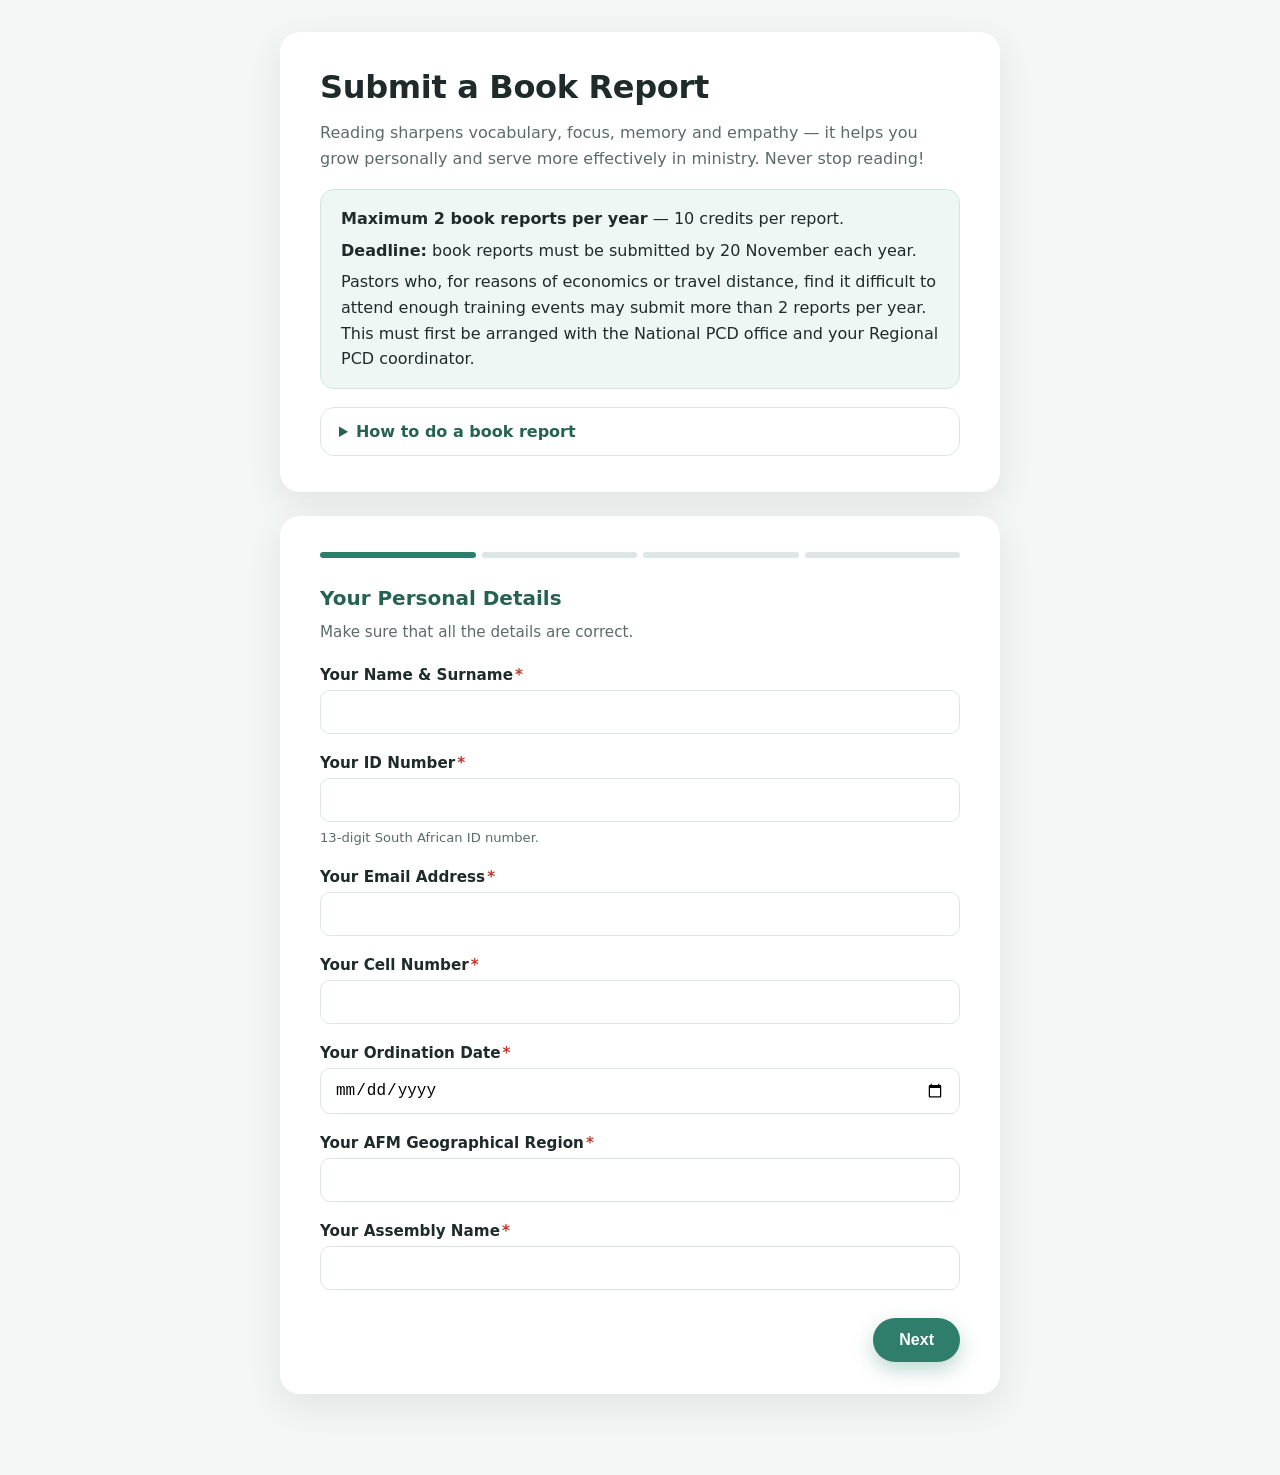
==== book-report.html @ 606132aa "Add standalone Book Report web app Replicates the AFM PCD book-report page and its Microsoft Forms f" ====
<!DOCTYPE html>
<html lang="en">
<head>
<meta charset="UTF-8" />
<meta name="viewport" content="width=device-width, initial-scale=1.0" />
<title>Submit a Book Report | AFM PCD</title>
<style>
  :root {
    --bg: #f2f6f5;
    --card: #ffffff;
    --text: #1f2b2a;
    --muted: #5c6b6a;
    --accent: #2f7d6b;
    --accent-dark: #256254;
    --line: #dde6e4;
    --danger: #c0392b;
    --star: #d8dedd;
    --star-on: #e0a527;
  }
  * { box-sizing: border-box; margin: 0; padding: 0; }
  body {
    min-height: 100vh;
    font-family: "Segoe UI", system-ui, -apple-system, Roboto, Helvetica, Arial, sans-serif;
    background: var(--bg);
    color: var(--text);
    padding: 32px 16px 80px;
  }
  .wrap { max-width: 720px; margin: 0 auto; }
  .intro {
    background: var(--card);
    border-radius: 20px;
    padding: 36px 40px;
    box-shadow: 0 12px 34px rgba(31,43,42,0.08);
    margin-bottom: 24px;
  }
  h1 { font-size: 2rem; margin-bottom: 14px; letter-spacing: -0.01em; }
  h2 { font-size: 1.25rem; margin-bottom: 10px; }
  p { line-height: 1.6; color: var(--muted); margin-bottom: 12px; }
  .intro p:last-child { margin-bottom: 0; }
  .rules {
    background: #eef7f4;
    border: 1px solid #cfe6de;
    border-radius: 14px;
    padding: 16px 20px;
    margin: 18px 0;
  }
  .rules p { color: var(--text); margin-bottom: 6px; }
  .rules p:last-child { margin-bottom: 0; }
  details {
    border: 1px solid var(--line);
    border-radius: 14px;
    padding: 14px 18px;
    margin-top: 16px;
  }
  details summary {
    cursor: pointer;
    font-weight: 600;
    color: var(--accent-dark);
  }
  details ul, details ol { margin: 10px 0 6px 22px; color: var(--muted); line-height: 1.6; }
  details p { margin-top: 8px; }

  .card {
    background: var(--card);
    border-radius: 20px;
    padding: 36px 40px 32px;
    box-shadow: 0 12px 34px rgba(31,43,42,0.08);
  }

  .progress {
    display: flex;
    gap: 6px;
    margin-bottom: 28px;
  }
  .progress .step {
    flex: 1;
    height: 6px;
    border-radius: 999px;
    background: var(--line);
    transition: background 0.25s ease;
  }
  .progress .step.done { background: var(--accent); }

  .page { display: none; }
  .page.active { display: block; }

  .page h2 { color: var(--accent-dark); }
  .page .sub { margin-bottom: 22px; font-size: 0.95rem; }

  .field { margin-bottom: 20px; }
  label { display: block; font-weight: 600; font-size: 0.95rem; margin-bottom: 6px; }
  label .req { color: var(--danger); margin-left: 2px; }
  input[type="text"], input[type="email"], input[type="tel"], input[type="date"],
  input[type="number"], input[type="file"] {
    width: 100%;
    font-size: 1rem;
    padding: 12px 14px;
    border: 1px solid var(--line);
    border-radius: 10px;
    outline: none;
    background: #fff;
    transition: border-color 0.2s ease;
  }
  input:focus { border-color: var(--accent); }
  .hint-text { font-size: 0.82rem; color: var(--muted); margin-top: 5px; }
  .error-text { font-size: 0.82rem; color: var(--danger); margin-top: 5px; display: none; }
  .field.invalid input { border-color: var(--danger); }
  .field.invalid .error-text { display: block; }

  .stars { display: flex; gap: 6px; }
  .stars button {
    background: none;
    border: none;
    font-size: 2rem;
    line-height: 1;
    cursor: pointer;
    color: var(--star);
    padding: 0;
    transition: color 0.15s ease, transform 0.1s ease;
  }
  .stars button:hover { transform: scale(1.1); }
  .stars button.on { color: var(--star-on); }

  .checks { display: grid; grid-template-columns: 1fr 1fr; gap: 10px 16px; }
  @media (max-width: 520px) { .checks { grid-template-columns: 1fr; } }
  .check-item {
    display: flex;
    align-items: center;
    gap: 8px;
    font-size: 0.95rem;
    font-weight: 400;
    color: var(--text);
  }
  .check-item input { width: 17px; height: 17px; }

  .nav-row {
    display: flex;
    justify-content: space-between;
    margin-top: 28px;
    gap: 12px;
  }
  button.btn {
    font-size: 1rem;
    font-weight: 600;
    border: none;
    padding: 13px 26px;
    border-radius: 999px;
    cursor: pointer;
    transition: transform 0.15s ease, background 0.2s ease, box-shadow 0.2s ease;
  }
  button.primary {
    color: #fff;
    background: var(--accent);
    box-shadow: 0 8px 20px rgba(47,125,107,0.3);
    margin-left: auto;
  }
  button.primary:hover { background: var(--accent-dark); transform: translateY(-1px); }
  button.secondary {
    color: var(--accent-dark);
    background: #eef7f4;
  }
  button.secondary:hover { background: #dfeee9; }
  button.secondary:disabled { opacity: 0; pointer-events: none; }

  .summary {
    background: #f8faf9;
    border: 1px solid var(--line);
    border-radius: 14px;
    padding: 18px 20px;
    margin-bottom: 20px;
    font-size: 0.92rem;
  }
  .summary dt { font-weight: 600; color: var(--muted); margin-top: 8px; }
  .summary dt:first-child { margin-top: 0; }
  .summary dd { color: var(--text); }

  .notice {
    background: #fff7e6;
    border: 1px solid #f0dca6;
    border-radius: 12px;
    padding: 14px 18px;
    font-size: 0.9rem;
    color: #6b4e11;
    margin-bottom: 20px;
  }

  .done-panel { text-align: center; }
  .done-panel .big-check {
    font-size: 3rem;
    margin-bottom: 10px;
  }
  .fallback-box {
    text-align: left;
    background: #f8faf9;
    border: 1px solid var(--line);
    border-radius: 12px;
    padding: 16px 18px;
    margin-top: 18px;
  }
  .fallback-box textarea {
    width: 100%;
    height: 160px;
    margin-top: 10px;
    font-family: ui-monospace, monospace;
    font-size: 0.82rem;
    border: 1px solid var(--line);
    border-radius: 8px;
    padding: 10px;
  }
</style>
</head>
<body>
<div class="wrap">

  <div class="intro">
    <h1>Submit a Book Report</h1>
    <p>Reading sharpens vocabulary, focus, memory and empathy — it helps you grow personally and serve more effectively in ministry. Never stop reading!</p>
    <div class="rules">
      <p><strong>Maximum 2 book reports per year</strong> — 10 credits per report.</p>
      <p><strong>Deadline:</strong> book reports must be submitted by 20 November each year.</p>
      <p>Pastors who, for reasons of economics or travel distance, find it difficult to attend enough training events may submit more than 2 reports per year. This must first be arranged with the National PCD office and your Regional PCD coordinator.</p>
    </div>
    <details>
      <summary>How to do a book report</summary>
      <p>The written report should be two (2) A4 pages long, and should <strong>not</strong> be a summary of the book.</p>
      <p><strong>Page 1 — cover page</strong>, including:</p>
      <ul>
        <li>Your name, cell number and email address</li>
        <li>The name of your region &amp; assembly</li>
        <li>Your Regional PCD coordinator's name, cell number and email address</li>
        <li>Date of the report, book title, year of publication and author</li>
      </ul>
      <p><strong>Page 2 — your reflection</strong>, discussing:</p>
      <ul>
        <li>The book's impact on your life and ministry</li>
        <li>Your critical reflection on the book</li>
        <li>What challenged you personally</li>
        <li>What you plan to do about it</li>
      </ul>
      <p>Please use the Book Review Template available on the PCD website. Submit reports as soon as they're done — don't wait until year-end.</p>
    </details>
  </div>

  <form class="card" id="reportForm" novalidate>

    <div class="progress">
      <div class="step done" data-step="1"></div>
      <div class="step" data-step="2"></div>
      <div class="step" data-step="3"></div>
      <div class="step" data-step="4"></div>
    </div>

    <!-- PAGE 1: Personal details -->
    <section class="page active" data-page="1">
      <h2>Your Personal Details</h2>
      <p class="sub">Make sure that all the details are correct.</p>

      <div class="field" data-field="name">
        <label>Your Name &amp; Surname<span class="req">*</span></label>
        <input type="text" name="name" required />
        <p class="error-text">Please enter your name and surname.</p>
      </div>

      <div class="field" data-field="idNumber">
        <label>Your ID Number<span class="req">*</span></label>
        <input type="text" name="idNumber" inputmode="numeric" required />
        <p class="hint-text">13-digit South African ID number.</p>
        <p class="error-text">Please enter a valid 13-digit ID number.</p>
      </div>

      <div class="field" data-field="email">
        <label>Your Email Address<span class="req">*</span></label>
        <input type="email" name="email" required />
        <p class="error-text">Please enter a valid email address.</p>
      </div>

      <div class="field" data-field="cell">
        <label>Your Cell Number<span class="req">*</span></label>
        <input type="tel" name="cell" required />
        <p class="error-text">Please enter a valid cell number.</p>
      </div>

      <div class="field" data-field="ordinationDate">
        <label>Your Ordination Date<span class="req">*</span></label>
        <input type="date" name="ordinationDate" required />
        <p class="error-text">Please select your ordination date.</p>
      </div>

      <div class="field" data-field="region">
        <label>Your AFM Geographical Region<span class="req">*</span></label>
        <input type="text" name="region" required />
        <p class="error-text">Please enter your region.</p>
      </div>

      <div class="field" data-field="assembly">
        <label>Your Assembly Name<span class="req">*</span></label>
        <input type="text" name="assembly" required />
        <p class="error-text">Please enter your assembly name.</p>
      </div>
    </section>

    <!-- PAGE 2: Coordinator details -->
    <section class="page" data-page="2">
      <h2>Details of the AFM Regional PCD Coordinator</h2>
      <p class="sub">Please make sure that these details are correct.</p>

      <div class="field" data-field="coordName">
        <label>The Name of your Regional PCD Coordinator<span class="req">*</span></label>
        <input type="text" name="coordName" required />
        <p class="error-text">Please enter your coordinator's name.</p>
      </div>

      <div class="field" data-field="coordEmail">
        <label>The Email Address of the Coordinator<span class="req">*</span></label>
        <input type="email" name="coordEmail" required />
        <p class="error-text">Please enter a valid email address.</p>
      </div>

      <div class="field" data-field="coordCell">
        <label>The Cell Number of your Coordinator<span class="req">*</span></label>
        <input type="tel" name="coordCell" required />
        <p class="error-text">Please enter a valid cell number.</p>
      </div>
    </section>

    <!-- PAGE 3: Book info -->
    <section class="page" data-page="3">
      <h2>Information about the Book</h2>
      <p class="sub">Make sure that this information is correct.</p>

      <div class="field" data-field="submitDate">
        <label>Date of the Book Submission<span class="req">*</span></label>
        <input type="date" name="submitDate" required />
        <p class="error-text">Please select a date.</p>
      </div>

      <div class="field" data-field="title">
        <label>The Title of the Book<span class="req">*</span></label>
        <input type="text" name="title" required />
        <p class="error-text">Please enter the book title.</p>
      </div>

      <div class="field" data-field="rating">
        <label>How do you rate the book?<span class="req">*</span></label>
        <div class="stars" id="stars">
          <button type="button" data-val="1">★</button>
          <button type="button" data-val="2">★</button>
          <button type="button" data-val="3">★</button>
          <button type="button" data-val="4">★</button>
          <button type="button" data-val="5">★</button>
        </div>
        <input type="hidden" name="rating" />
        <p class="error-text">Please select a rating.</p>
      </div>

      <div class="field" data-field="year">
        <label>Year of Publication<span class="req">*</span></label>
        <input type="number" name="year" min="1500" max="2100" required />
        <p class="error-text">Please enter a valid year.</p>
      </div>

      <div class="field" data-field="author">
        <label>Name of the Author<span class="req">*</span></label>
        <input type="text" name="author" required />
        <p class="error-text">Please enter the author's name.</p>
      </div>

      <div class="field" data-field="competency">
        <label>Competency Area<span class="req">*</span> <span style="font-weight:400; color:var(--muted);">(select all that apply)</span></label>
        <div class="checks">
          <label class="check-item"><input type="checkbox" name="competency" value="Technology" /> Technology</label>
          <label class="check-item"><input type="checkbox" name="competency" value="Spiritual Leadership" /> Spiritual Leadership</label>
          <label class="check-item"><input type="checkbox" name="competency" value="Management & Administration" /> Management &amp; Administration</label>
          <label class="check-item"><input type="checkbox" name="competency" value="Practical & Liturgical Skills" /> Practical &amp; Liturgical Skills</label>
          <label class="check-item"><input type="checkbox" name="competency" value="Personal Development" /> Personal Development</label>
          <label class="check-item"><input type="checkbox" name="competency" value="Evangelism & Missions" /> Evangelism &amp; Missions</label>
          <label class="check-item"><input type="checkbox" name="competency" value="Theological Foundation" /> Theological Foundation</label>
          <label class="check-item"><input type="checkbox" name="competency" value="Interpersonal & relational Skills" /> Interpersonal &amp; relational Skills</label>
          <label class="check-item"><input type="checkbox" name="competency" value="Community & Social Skills" /> Community &amp; Social Skills</label>
          <label class="check-item"><input type="checkbox" name="competency" value="Pastoral Care" /> Pastoral Care</label>
        </div>
        <p class="error-text">Please select at least one competency area.</p>
      </div>
    </section>

    <!-- PAGE 4: Attachment + review -->
    <section class="page" data-page="4">
      <h2>Your Written Report &amp; Review</h2>
      <p class="sub">Attach your 2-page book report document, then review your answers before sending.</p>

      <div class="field" data-field="file">
        <label>Book Report Document (Word or PDF)<span class="req">*</span></label>
        <input type="file" name="file" accept=".doc,.docx,.pdf" required />
        <p class="hint-text">Your two-page cover page + reflection, following the template.</p>
        <p class="error-text">Please choose your book report file.</p>
      </div>

      <div class="notice">
        Email attachments can't be added automatically by a web page for security reasons.
        When you press <strong>Submit</strong>, your email app will open with everything else
        filled in — just attach the file you chose above before hitting send.
      </div>

      <dl class="summary" id="summaryBox"></dl>
    </section>

    <div class="nav-row">
      <button type="button" class="btn secondary" id="backBtn" disabled>Back</button>
      <button type="button" class="btn primary" id="nextBtn">Next</button>
      <button type="submit" class="btn primary" id="submitBtn" style="display:none;">Submit</button>
    </div>
  </form>

  <div class="card done-panel" id="donePanel" style="display:none; margin-top:24px;">
    <div class="big-check">✅</div>
    <h2>Your email app should now be open</h2>
    <p>A new email addressed to <strong>irma@afmpcd.co.za</strong> has been pre-filled with your report details. Please attach your book report document, double check everything, and hit send.</p>
    <div class="fallback-box">
      <strong>Email app didn't open, or the message looks cut off?</strong>
      <p style="margin-top:6px;">Copy the text below and paste it into a new email to <strong>irma@afmpcd.co.za</strong> yourself.</p>
      <textarea id="fallbackText" readonly></textarea>
    </div>
  </div>

</div>

<script>
  const TO_EMAIL = "irma@afmpcd.co.za";
  const form = document.getElementById("reportForm");
  const pages = Array.from(document.querySelectorAll(".page"));
  const steps = Array.from(document.querySelectorAll(".progress .step"));
  const backBtn = document.getElementById("backBtn");
  const nextBtn = document.getElementById("nextBtn");
  const submitBtn = document.getElementById("submitBtn");
  let current = 1;

  const fieldValidators = {
    name: () => form.name.value.trim().length > 0,
    idNumber: () => /^\d{13}$/.test(form.idNumber.value.trim()),
    email: () => /^[^\s@]+@[^\s@]+\.[^\s@]+$/.test(form.email.value.trim()),
    cell: () => /^\d{9,10}$/.test(form.cell.value.replace(/[\s-]/g, "")),
    ordinationDate: () => form.ordinationDate.value.trim().length > 0,
    region: () => form.region.value.trim().length > 0,
    assembly: () => form.assembly.value.trim().length > 0,
    coordName: () => form.coordName.value.trim().length > 0,
    coordEmail: () => /^[^\s@]+@[^\s@]+\.[^\s@]+$/.test(form.coordEmail.value.trim()),
    coordCell: () => /^\d{9,10}$/.test(form.coordCell.value.replace(/[\s-]/g, "")),
    submitDate: () => form.submitDate.value.trim().length > 0,
    title: () => form.title.value.trim().length > 0,
    rating: () => form.rating.value.trim().length > 0,
    year: () => /^\d{4}$/.test(form.year.value.trim()),
    author: () => form.author.value.trim().length > 0,
    competency: () => Array.from(form.querySelectorAll('input[name="competency"]:checked')).length > 0,
    file: () => form.file.files.length > 0,
  };

  function validatePage(pageNum) {
    const page = pages[pageNum - 1];
    let allValid = true;
    page.querySelectorAll(".field[data-field]").forEach(fieldEl => {
      const key = fieldEl.dataset.field;
      const valid = fieldValidators[key] ? fieldValidators[key]() : true;
      fieldEl.classList.toggle("invalid", !valid);
      if (!valid) allValid = false;
    });
    return allValid;
  }

  function showPage(n) {
    pages.forEach(p => p.classList.toggle("active", Number(p.dataset.page) === n));
    steps.forEach(s => s.classList.toggle("done", Number(s.dataset.step) <= n));
    backBtn.disabled = n === 1;
    nextBtn.style.display = n === pages.length ? "none" : "inline-block";
    submitBtn.style.display = n === pages.length ? "inline-block" : "none";
    if (n === pages.length) buildSummary();
    current = n;
  }

  nextBtn.addEventListener("click", () => {
    if (!validatePage(current)) return;
    if (current < pages.length) showPage(current + 1);
  });

  backBtn.addEventListener("click", () => {
    if (current > 1) showPage(current - 1);
  });

  // Star rating
  const starButtons = Array.from(document.querySelectorAll("#stars button"));
  starButtons.forEach(btn => {
    btn.addEventListener("click", () => {
      const val = Number(btn.dataset.val);
      form.rating.value = val;
      starButtons.forEach(b => b.classList.toggle("on", Number(b.dataset.val) <= val));
      btn.closest(".field").classList.remove("invalid");
    });
  });

  function buildSummary() {
    const competencies = Array.from(form.querySelectorAll('input[name="competency"]:checked')).map(c => c.value).join(", ") || "—";
    const fileName = form.file.files.length ? form.file.files[0].name : "—";
    const rows = [
      ["Name & Surname", form.name.value],
      ["ID Number", form.idNumber.value],
      ["Email", form.email.value],
      ["Cell Number", form.cell.value],
      ["Ordination Date", form.ordinationDate.value],
      ["Region", form.region.value],
      ["Assembly", form.assembly.value],
      ["Coordinator Name", form.coordName.value],
      ["Coordinator Email", form.coordEmail.value],
      ["Coordinator Cell", form.coordCell.value],
      ["Date of Submission", form.submitDate.value],
      ["Book Title", form.title.value],
      ["Rating", (form.rating.value || "—") + " / 5"],
      ["Year of Publication", form.year.value],
      ["Author", form.author.value],
      ["Competency Area(s)", competencies],
      ["Attached File", fileName],
    ];
    const box = document.getElementById("summaryBox");
    box.innerHTML = rows.map(([k, v]) => `<dt>${k}</dt><dd>${v || "—"}</dd>`).join("");
  }

  function buildEmailBody() {
    const competencies = Array.from(form.querySelectorAll('input[name="competency"]:checked')).map(c => c.value).join(", ") || "—";
    const fileName = form.file.files.length ? form.file.files[0].name : "(no file selected)";
    return [
      "PERSONAL DETAILS",
      `Name & Surname: ${form.name.value}`,
      `ID Number: ${form.idNumber.value}`,
      `Email Address: ${form.email.value}`,
      `Cell Number: ${form.cell.value}`,
      `Ordination Date: ${form.ordinationDate.value}`,
      `AFM Geographical Region: ${form.region.value}`,
      `Assembly Name: ${form.assembly.value}`,
      "",
      "REGIONAL PCD COORDINATOR",
      `Name: ${form.coordName.value}`,
      `Email: ${form.coordEmail.value}`,
      `Cell Number: ${form.coordCell.value}`,
      "",
      "BOOK INFORMATION",
      `Date of Submission: ${form.submitDate.value}`,
      `Book Title: ${form.title.value}`,
      `Rating: ${form.rating.value || "—"} / 5`,
      `Year of Publication: ${form.year.value}`,
      `Author: ${form.author.value}`,
      `Competency Area(s): ${competencies}`,
      "",
      `Attachment: please remember to manually attach "${fileName}" to this email before sending.`,
    ].join("\n");
  }

  form.addEventListener("submit", e => {
    e.preventDefault();
    if (!validatePage(current)) return;

    const subject = `Book Report Submission - ${form.name.value} - ${form.title.value}`;
    const body = buildEmailBody();
    const mailtoUrl = `mailto:${TO_EMAIL}?subject=${encodeURIComponent(subject)}&body=${encodeURIComponent(body)}`;

    window.location.href = mailtoUrl;

    document.getElementById("fallbackText").value = `To: ${TO_EMAIL}\nSubject: ${subject}\n\n${body}`;
    form.style.display = "none";
    document.getElementById("donePanel").style.display = "block";
  });

  showPage(1);
</script>
</body>
</html>
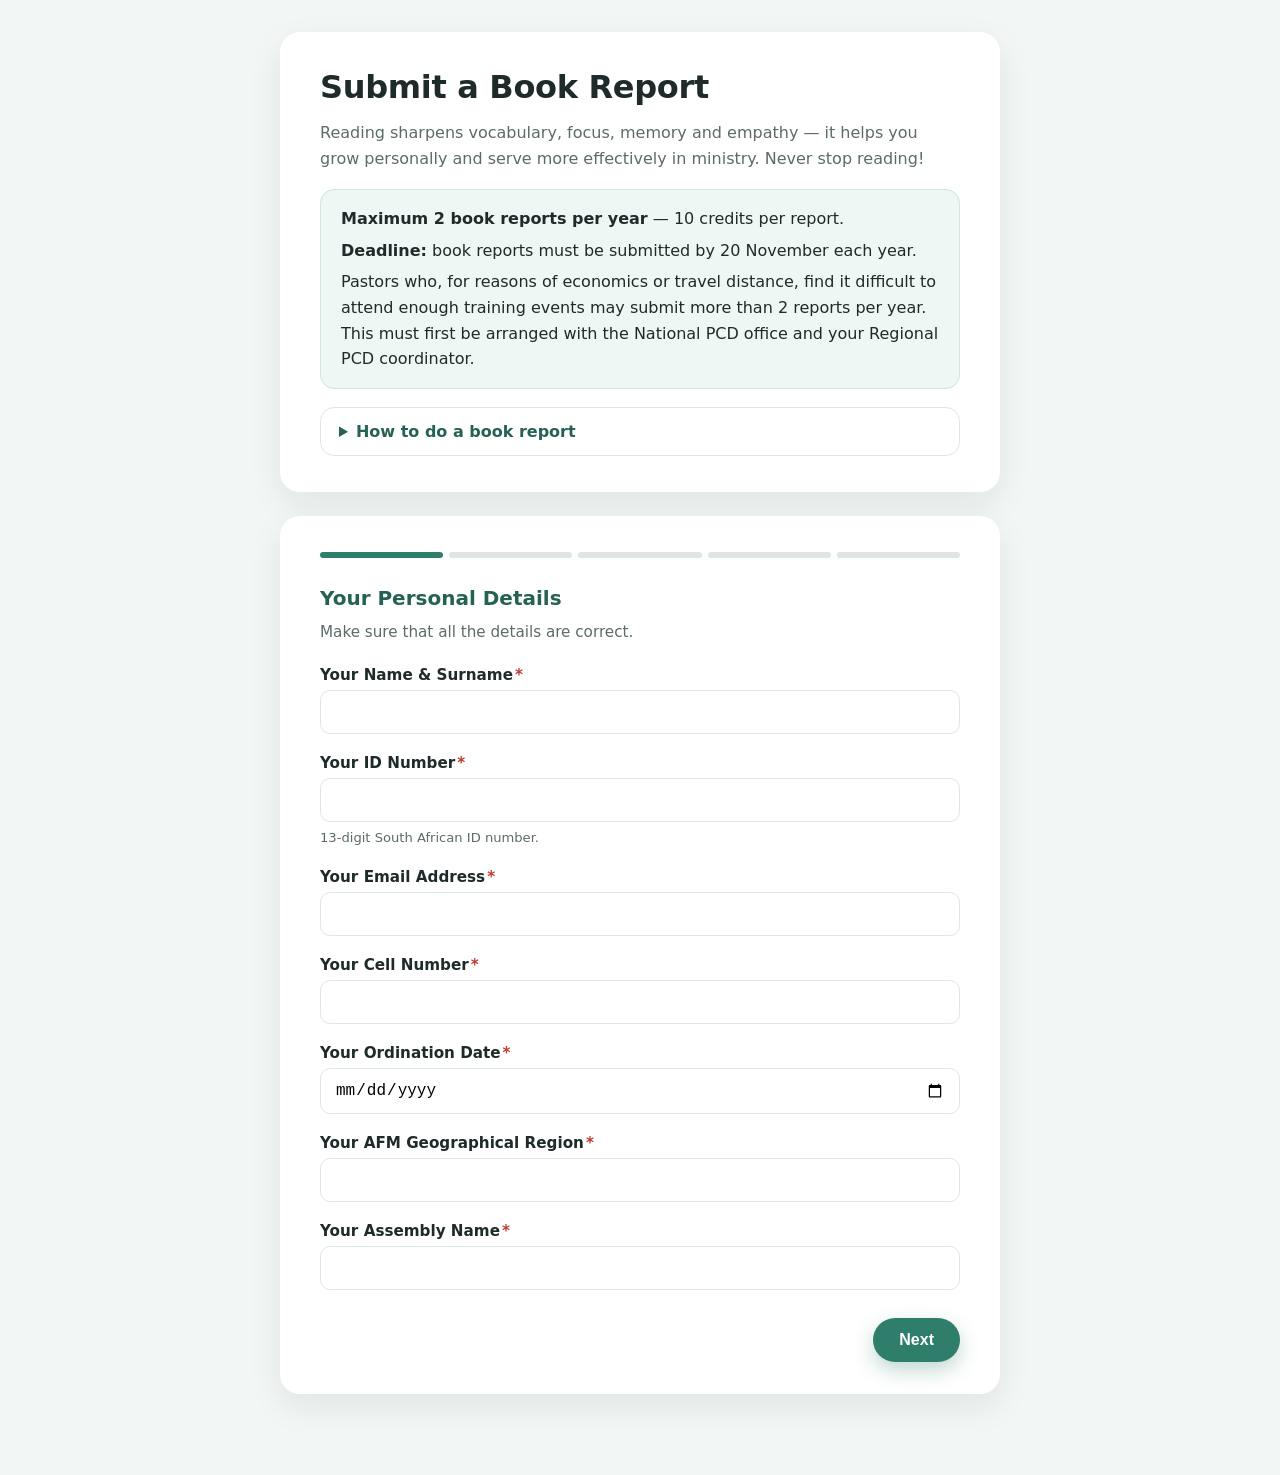
==== commit a1955846: "Add reflection tab and make attachment optional Adds a dedicated step for the required written refle" ====
--- a/book-report.html
+++ b/book-report.html
@@ -91,7 +91,7 @@
   label { display: block; font-weight: 600; font-size: 0.95rem; margin-bottom: 6px; }
   label .req { color: var(--danger); margin-left: 2px; }
   input[type="text"], input[type="email"], input[type="tel"], input[type="date"],
-  input[type="number"], input[type="file"] {
+  input[type="number"], input[type="file"], textarea {
     width: 100%;
     font-size: 1rem;
     padding: 12px 14px;
@@ -101,7 +101,13 @@
     background: #fff;
     transition: border-color 0.2s ease;
   }
-  input:focus { border-color: var(--accent); }
+  textarea {
+    font-family: inherit;
+    resize: vertical;
+    min-height: 110px;
+    line-height: 1.5;
+  }
+  input:focus, textarea:focus { border-color: var(--accent); }
   .hint-text { font-size: 0.82rem; color: var(--muted); margin-top: 5px; }
   .error-text { font-size: 0.82rem; color: var(--danger); margin-top: 5px; display: none; }
   .field.invalid input { border-color: var(--danger); }
@@ -248,6 +254,7 @@
       <div class="step" data-step="2"></div>
       <div class="step" data-step="3"></div>
       <div class="step" data-step="4"></div>
+      <div class="step" data-step="5"></div>
     </div>
 
     <!-- PAGE 1: Personal details -->
@@ -383,22 +390,51 @@
       </div>
     </section>
 
-    <!-- PAGE 4: Attachment + review -->
+    <!-- PAGE 4: Reflection -->
     <section class="page" data-page="4">
-      <h2>Your Written Report &amp; Review</h2>
-      <p class="sub">Attach your 2-page book report document, then review your answers before sending.</p>
+      <h2>Your Reflection on the Book</h2>
+      <p class="sub">This should not be a summary of the book — share your own reflection in your own words.</p>
+
+      <div class="field" data-field="reflectionImpact">
+        <label>The book's impact on your life and ministry<span class="req">*</span></label>
+        <textarea name="reflectionImpact" required></textarea>
+        <p class="error-text">Please share the book's impact on your life and ministry.</p>
+      </div>
+
+      <div class="field" data-field="reflectionCritical">
+        <label>Your critical reflection on the book<span class="req">*</span></label>
+        <textarea name="reflectionCritical" required></textarea>
+        <p class="error-text">Please share your critical reflection on the book.</p>
+      </div>
+
+      <div class="field" data-field="reflectionChallenge">
+        <label>What challenged you personally<span class="req">*</span></label>
+        <textarea name="reflectionChallenge" required></textarea>
+        <p class="error-text">Please share what challenged you personally.</p>
+      </div>
+
+      <div class="field" data-field="reflectionPlan">
+        <label>What you plan to do about it<span class="req">*</span></label>
+        <textarea name="reflectionPlan" required></textarea>
+        <p class="error-text">Please share what you plan to do about it.</p>
+      </div>
+    </section>
+
+    <!-- PAGE 5: Attachment + review -->
+    <section class="page" data-page="5">
+      <h2>Attachment &amp; Review</h2>
+      <p class="sub">Optionally attach your written report document, then review your answers before sending.</p>
 
       <div class="field" data-field="file">
-        <label>Book Report Document (Word or PDF)<span class="req">*</span></label>
-        <input type="file" name="file" accept=".doc,.docx,.pdf" required />
-        <p class="hint-text">Your two-page cover page + reflection, following the template.</p>
-        <p class="error-text">Please choose your book report file.</p>
+        <label>Book Report Document (Word or PDF) <span style="font-weight:400; color:var(--muted);">(optional)</span></label>
+        <input type="file" name="file" accept=".doc,.docx,.pdf" />
+        <p class="hint-text">If you have a separate cover-page document following the template, you may attach it here — or just rely on the reflection answers above.</p>
       </div>
 
       <div class="notice">
         Email attachments can't be added automatically by a web page for security reasons.
-        When you press <strong>Submit</strong>, your email app will open with everything else
-        filled in — just attach the file you chose above before hitting send.
+        If you chose a file above, your email app will open when you press <strong>Submit</strong> —
+        just remember to manually attach it before hitting send.
       </div>
 
       <dl class="summary" id="summaryBox"></dl>
@@ -414,7 +450,7 @@
   <div class="card done-panel" id="donePanel" style="display:none; margin-top:24px;">
     <div class="big-check">✅</div>
     <h2>Your email app should now be open</h2>
-    <p>A new email addressed to <strong>irma@afmpcd.co.za</strong> has been pre-filled with your report details. Please attach your book report document, double check everything, and hit send.</p>
+    <p>A new email addressed to <strong>irma@afmpcd.co.za</strong> has been pre-filled with your report details. If you chose a document to attach, remember to add it manually, then double check everything and hit send.</p>
     <div class="fallback-box">
       <strong>Email app didn't open, or the message looks cut off?</strong>
       <p style="margin-top:6px;">Copy the text below and paste it into a new email to <strong>irma@afmpcd.co.za</strong> yourself.</p>
@@ -451,7 +487,10 @@
     year: () => /^\d{4}$/.test(form.year.value.trim()),
     author: () => form.author.value.trim().length > 0,
     competency: () => Array.from(form.querySelectorAll('input[name="competency"]:checked')).length > 0,
-    file: () => form.file.files.length > 0,
+    reflectionImpact: () => form.reflectionImpact.value.trim().length > 0,
+    reflectionCritical: () => form.reflectionCritical.value.trim().length > 0,
+    reflectionChallenge: () => form.reflectionChallenge.value.trim().length > 0,
+    reflectionPlan: () => form.reflectionPlan.value.trim().length > 0,
   };
 
   function validatePage(pageNum) {
@@ -496,9 +535,15 @@
     });
   });
 
+  function escapeHtml(str) {
+    const div = document.createElement("div");
+    div.textContent = str;
+    return div.innerHTML;
+  }
+
   function buildSummary() {
     const competencies = Array.from(form.querySelectorAll('input[name="competency"]:checked')).map(c => c.value).join(", ") || "—";
-    const fileName = form.file.files.length ? form.file.files[0].name : "—";
+    const fileName = form.file.files.length ? form.file.files[0].name : "Not attached";
     const rows = [
       ["Name & Surname", form.name.value],
       ["ID Number", form.idNumber.value],
@@ -516,16 +561,21 @@
       ["Year of Publication", form.year.value],
       ["Author", form.author.value],
       ["Competency Area(s)", competencies],
+      ["Impact on life & ministry", form.reflectionImpact.value],
+      ["Critical reflection", form.reflectionCritical.value],
+      ["What challenged you", form.reflectionChallenge.value],
+      ["What you plan to do", form.reflectionPlan.value],
       ["Attached File", fileName],
     ];
     const box = document.getElementById("summaryBox");
-    box.innerHTML = rows.map(([k, v]) => `<dt>${k}</dt><dd>${v || "—"}</dd>`).join("");
+    box.innerHTML = rows.map(([k, v]) => `<dt>${escapeHtml(k)}</dt><dd>${escapeHtml(v || "—")}</dd>`).join("");
   }
 
   function buildEmailBody() {
     const competencies = Array.from(form.querySelectorAll('input[name="competency"]:checked')).map(c => c.value).join(", ") || "—";
-    const fileName = form.file.files.length ? form.file.files[0].name : "(no file selected)";
-    return [
+    const hasFile = form.file.files.length > 0;
+    const fileName = hasFile ? form.file.files[0].name : null;
+    const lines = [
       "PERSONAL DETAILS",
       `Name & Surname: ${form.name.value}`,
       `ID Number: ${form.idNumber.value}`,
@@ -548,8 +598,24 @@
       `Author: ${form.author.value}`,
       `Competency Area(s): ${competencies}`,
       "",
-      `Attachment: please remember to manually attach "${fileName}" to this email before sending.`,
-    ].join("\n");
+      "YOUR REFLECTION",
+      "The book's impact on your life and ministry:",
+      form.reflectionImpact.value,
+      "",
+      "Your critical reflection on the book:",
+      form.reflectionCritical.value,
+      "",
+      "What challenged you personally:",
+      form.reflectionChallenge.value,
+      "",
+      "What you plan to do about it:",
+      form.reflectionPlan.value,
+      "",
+    ];
+    if (hasFile) {
+      lines.push(`Attachment: please remember to manually attach "${fileName}" to this email before sending.`);
+    }
+    return lines.join("\n");
   }
 
   form.addEventListener("submit", e => {
